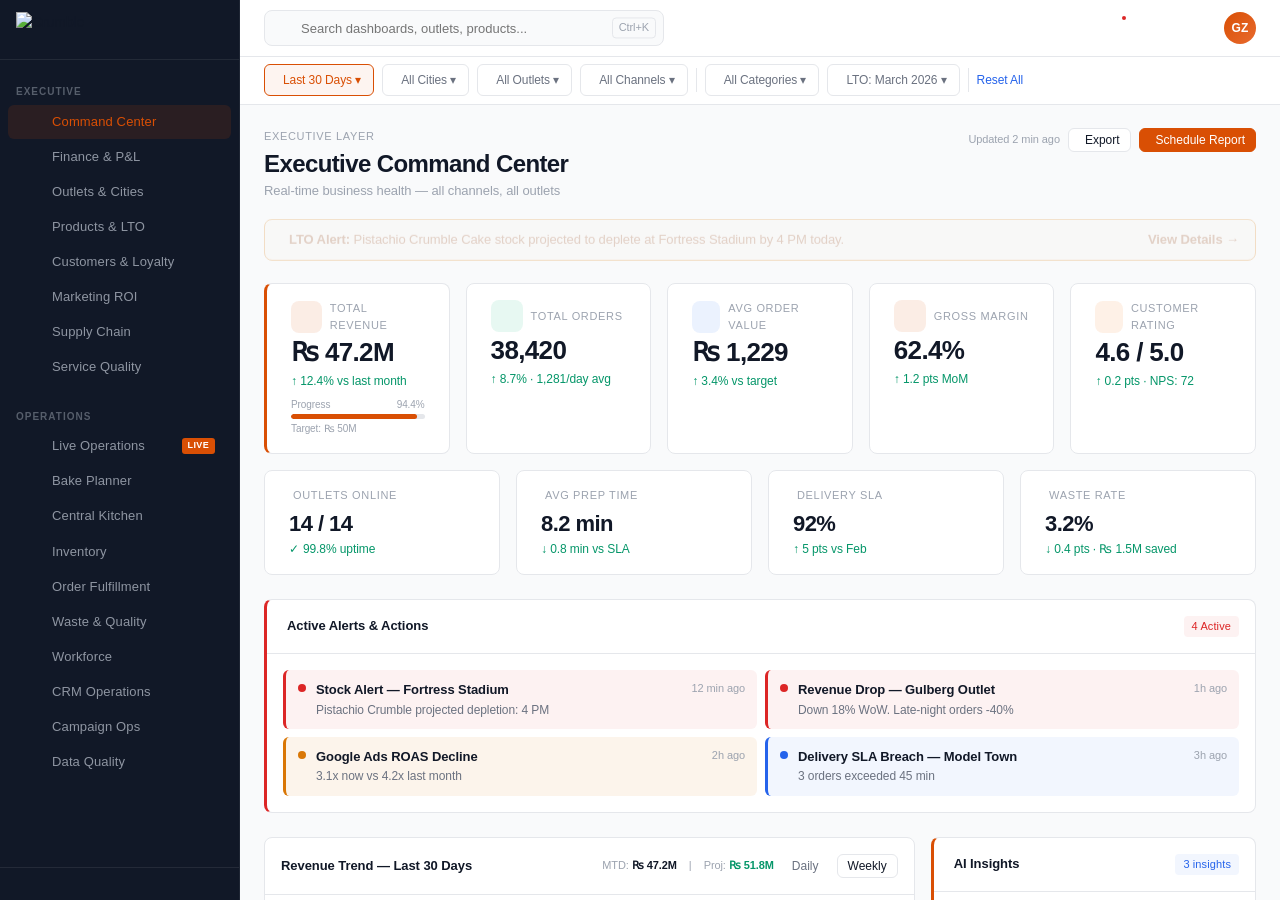
==== index.html @ 1a5a1ade "Initial commit: Crumble Pakistan BI Dashboard" ====
<!DOCTYPE html>
<html lang="en">
<head>
  <meta charset="UTF-8">
  <meta http-equiv="refresh" content="0; url=dashboards/index.html">
  <title>Crumble Pakistan BI Dashboard</title>
</head>
<body>
  <p>Redirecting to <a href="dashboards/index.html">Crumble Pakistan BI Dashboard</a>...</p>
</body>
</html>
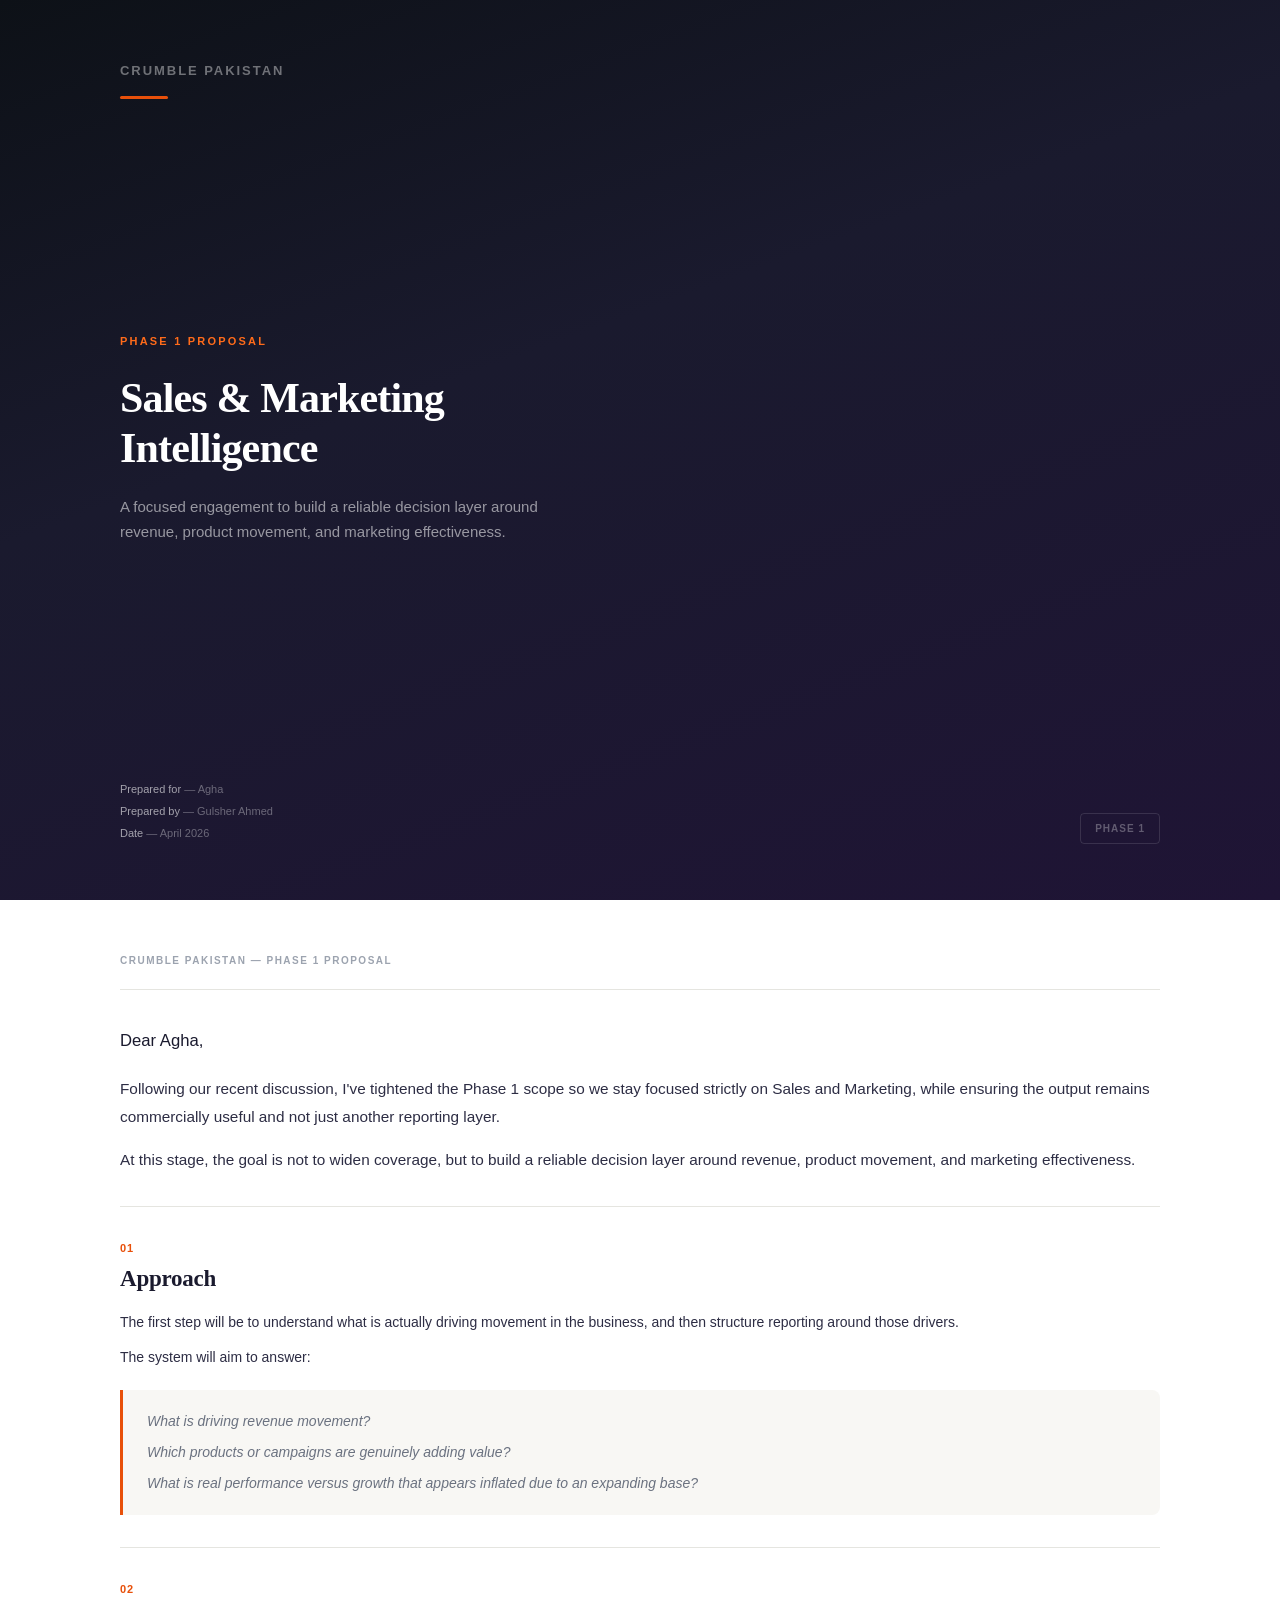
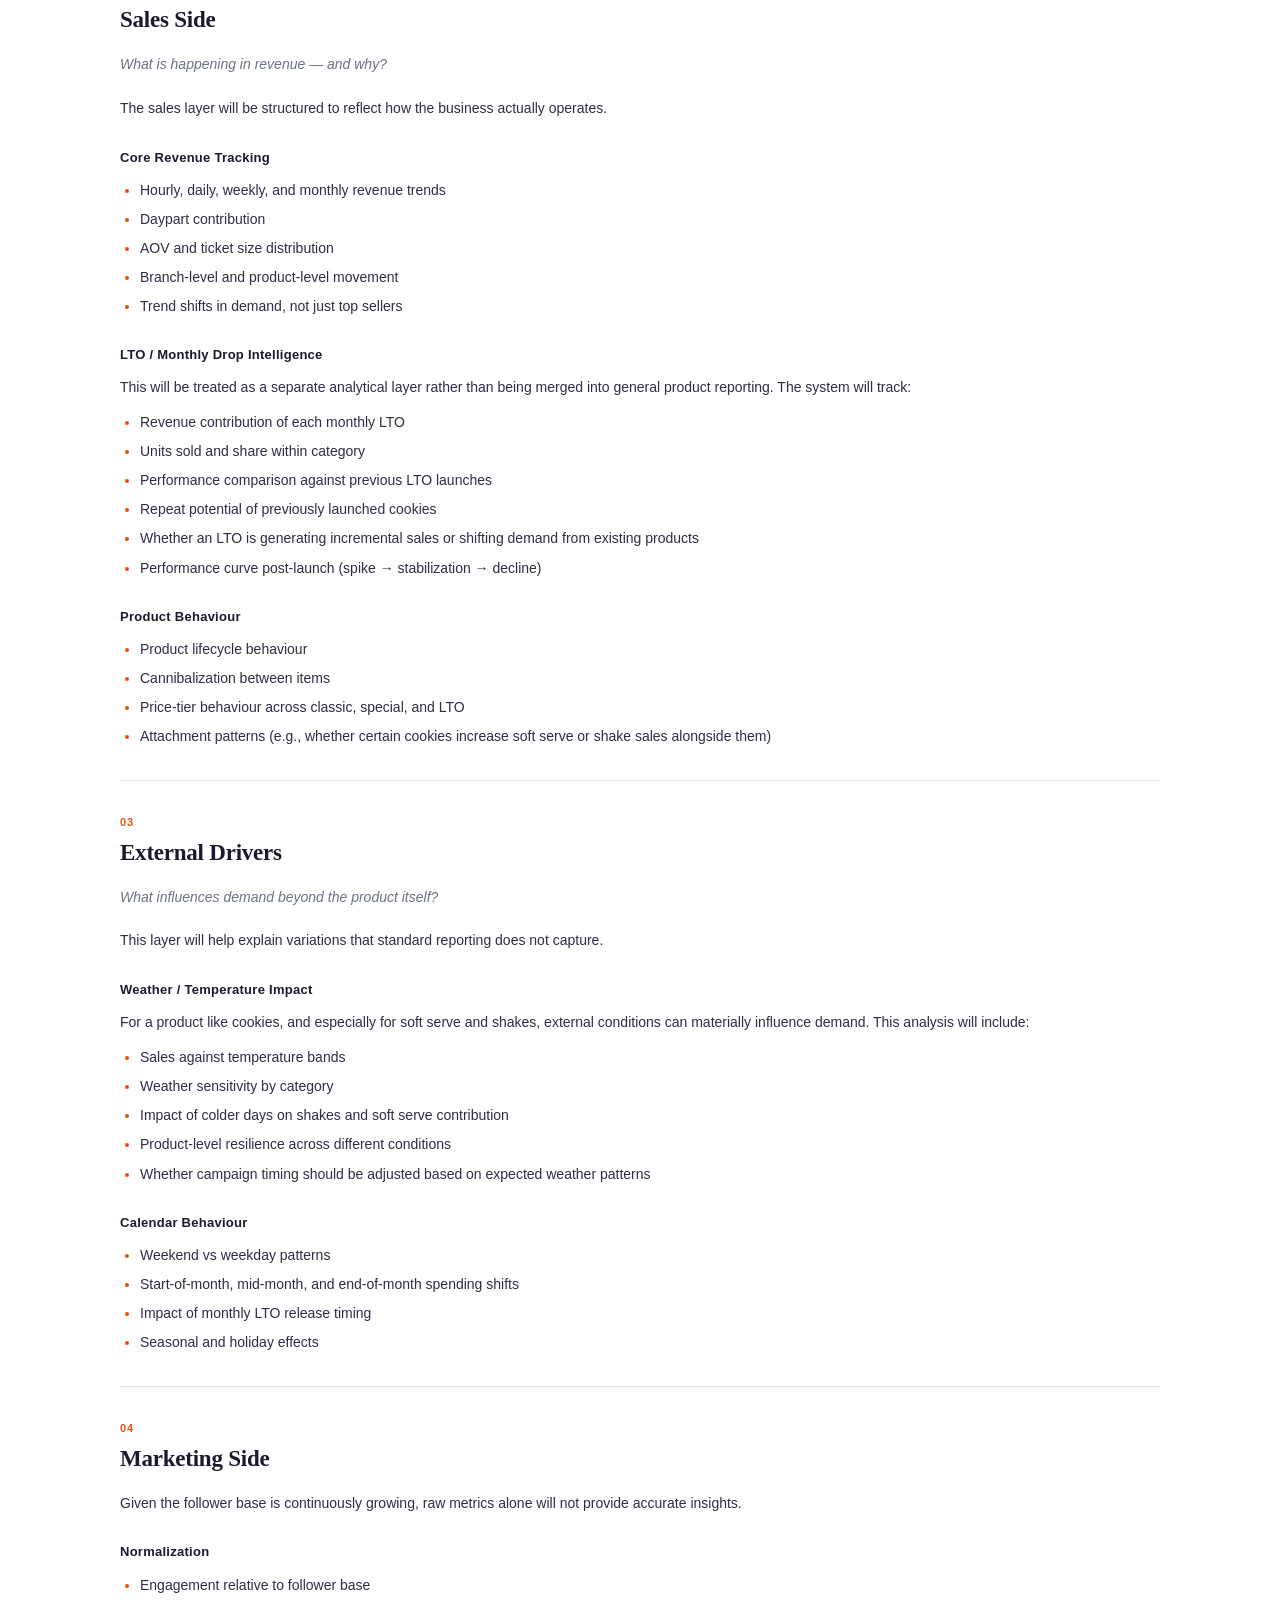
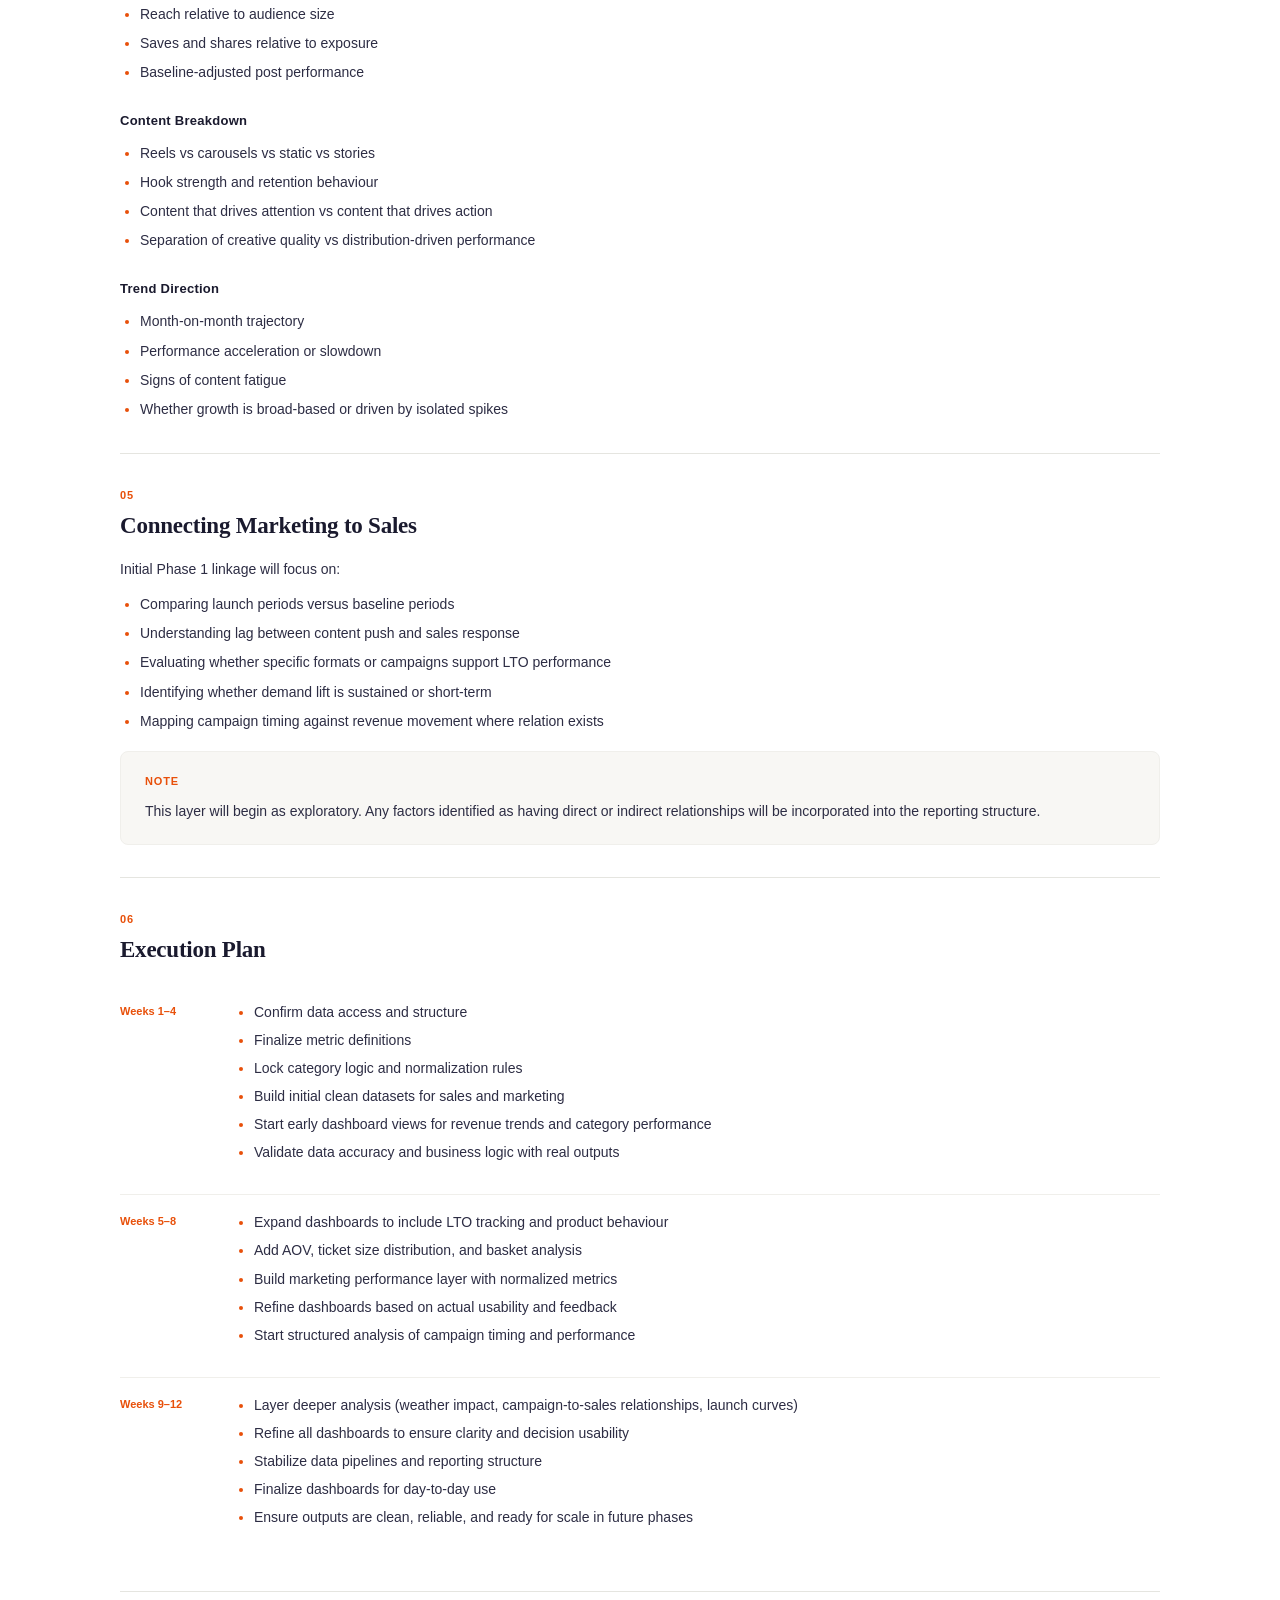
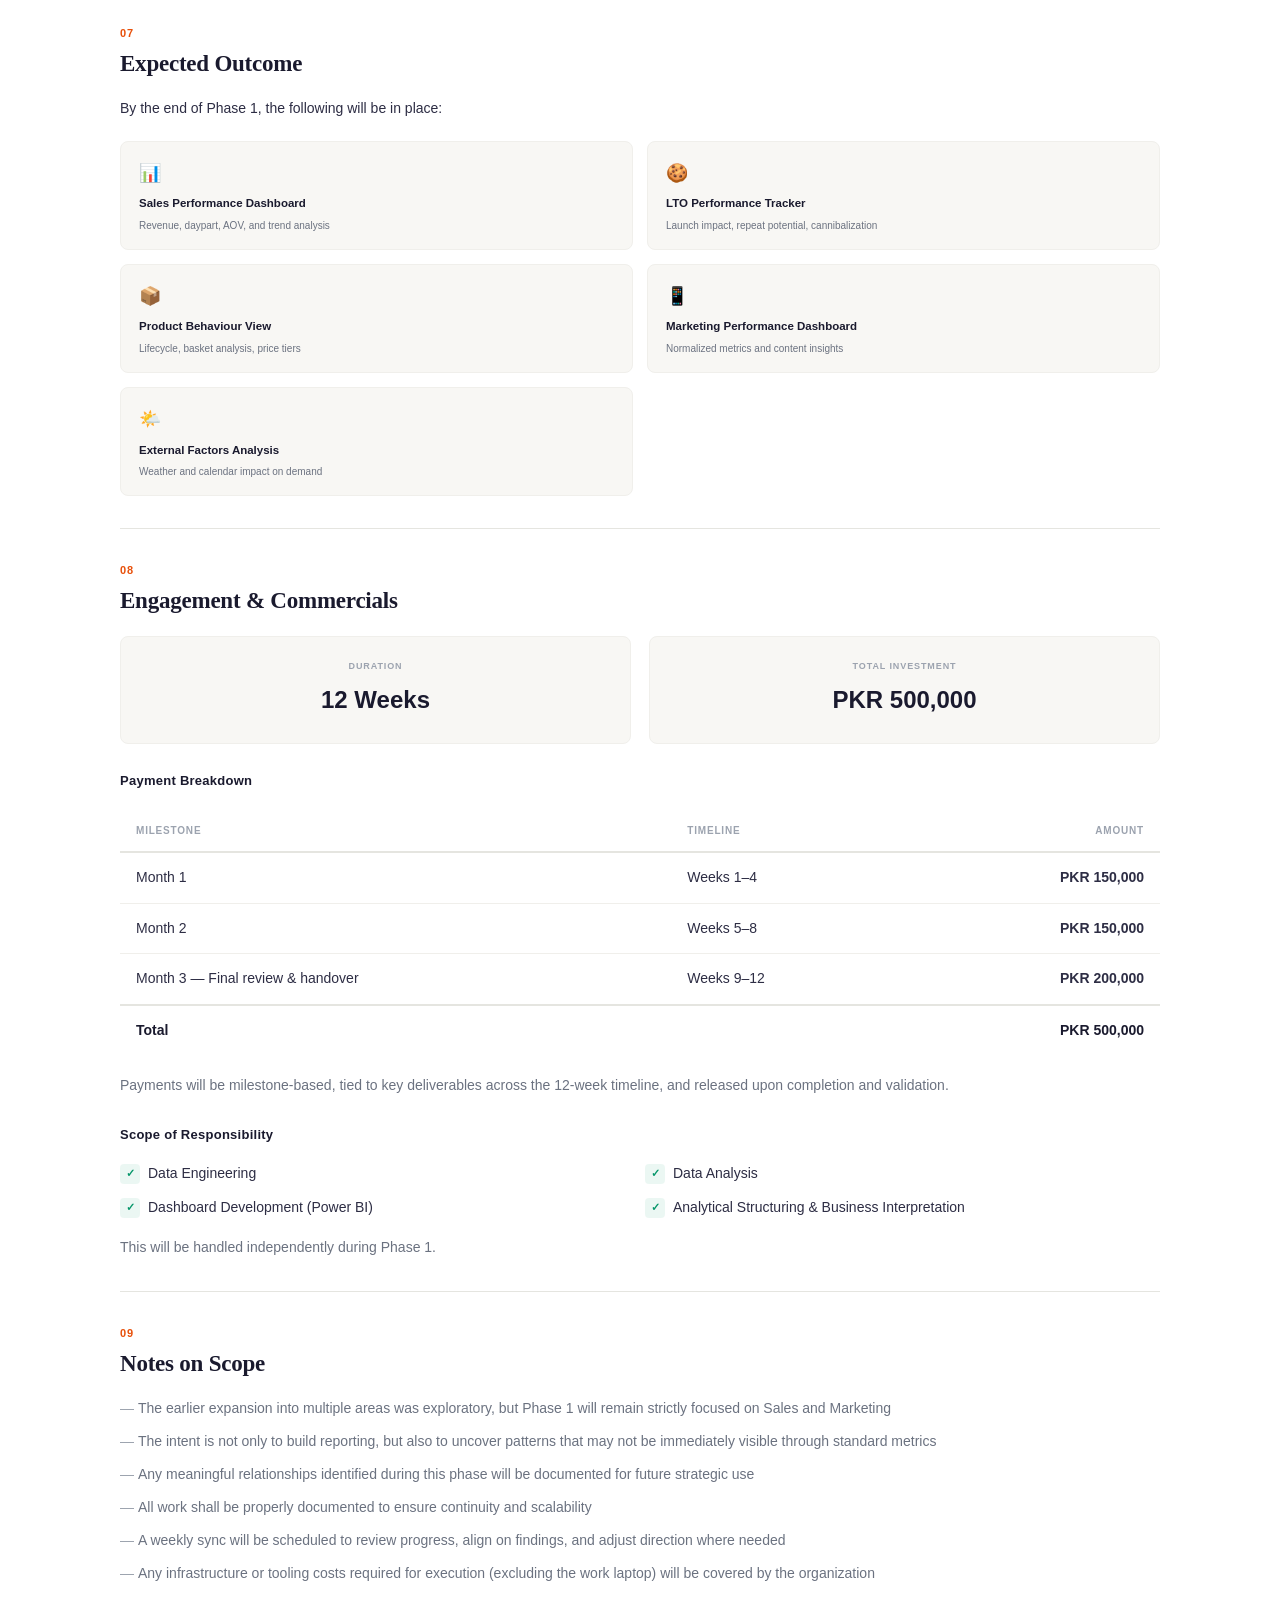
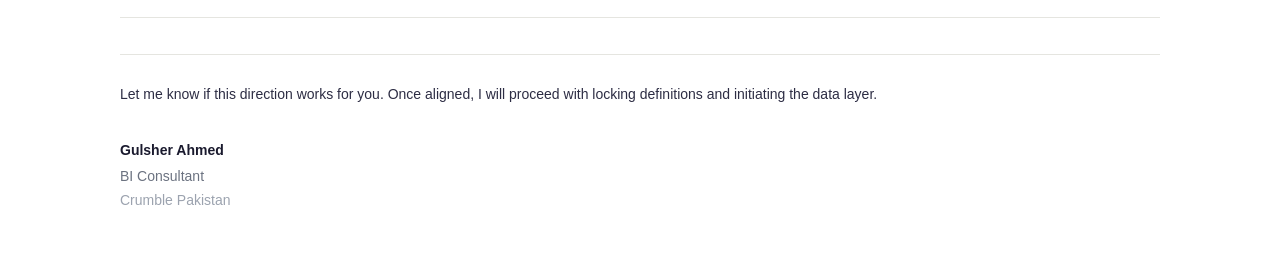
==== commit 775a6704: "Remove old dashboard, redirect to Phase 1 proposal" ====
--- a/index.html
+++ b/index.html
@@ -2,10 +2,10 @@
 <html lang="en">
 <head>
   <meta charset="UTF-8">
-  <meta http-equiv="refresh" content="0; url=dashboards/index.html">
-  <title>Crumble Pakistan BI Dashboard</title>
+  <meta http-equiv="refresh" content="0; url=Phase1_Continuous.html">
+  <title>Crumble Pakistan — Phase 1 Proposal</title>
 </head>
 <body>
-  <p>Redirecting to <a href="dashboards/index.html">Crumble Pakistan BI Dashboard</a>...</p>
+  <p>Redirecting to <a href="Phase1_Continuous.html">Phase 1 Proposal</a>...</p>
 </body>
 </html>
